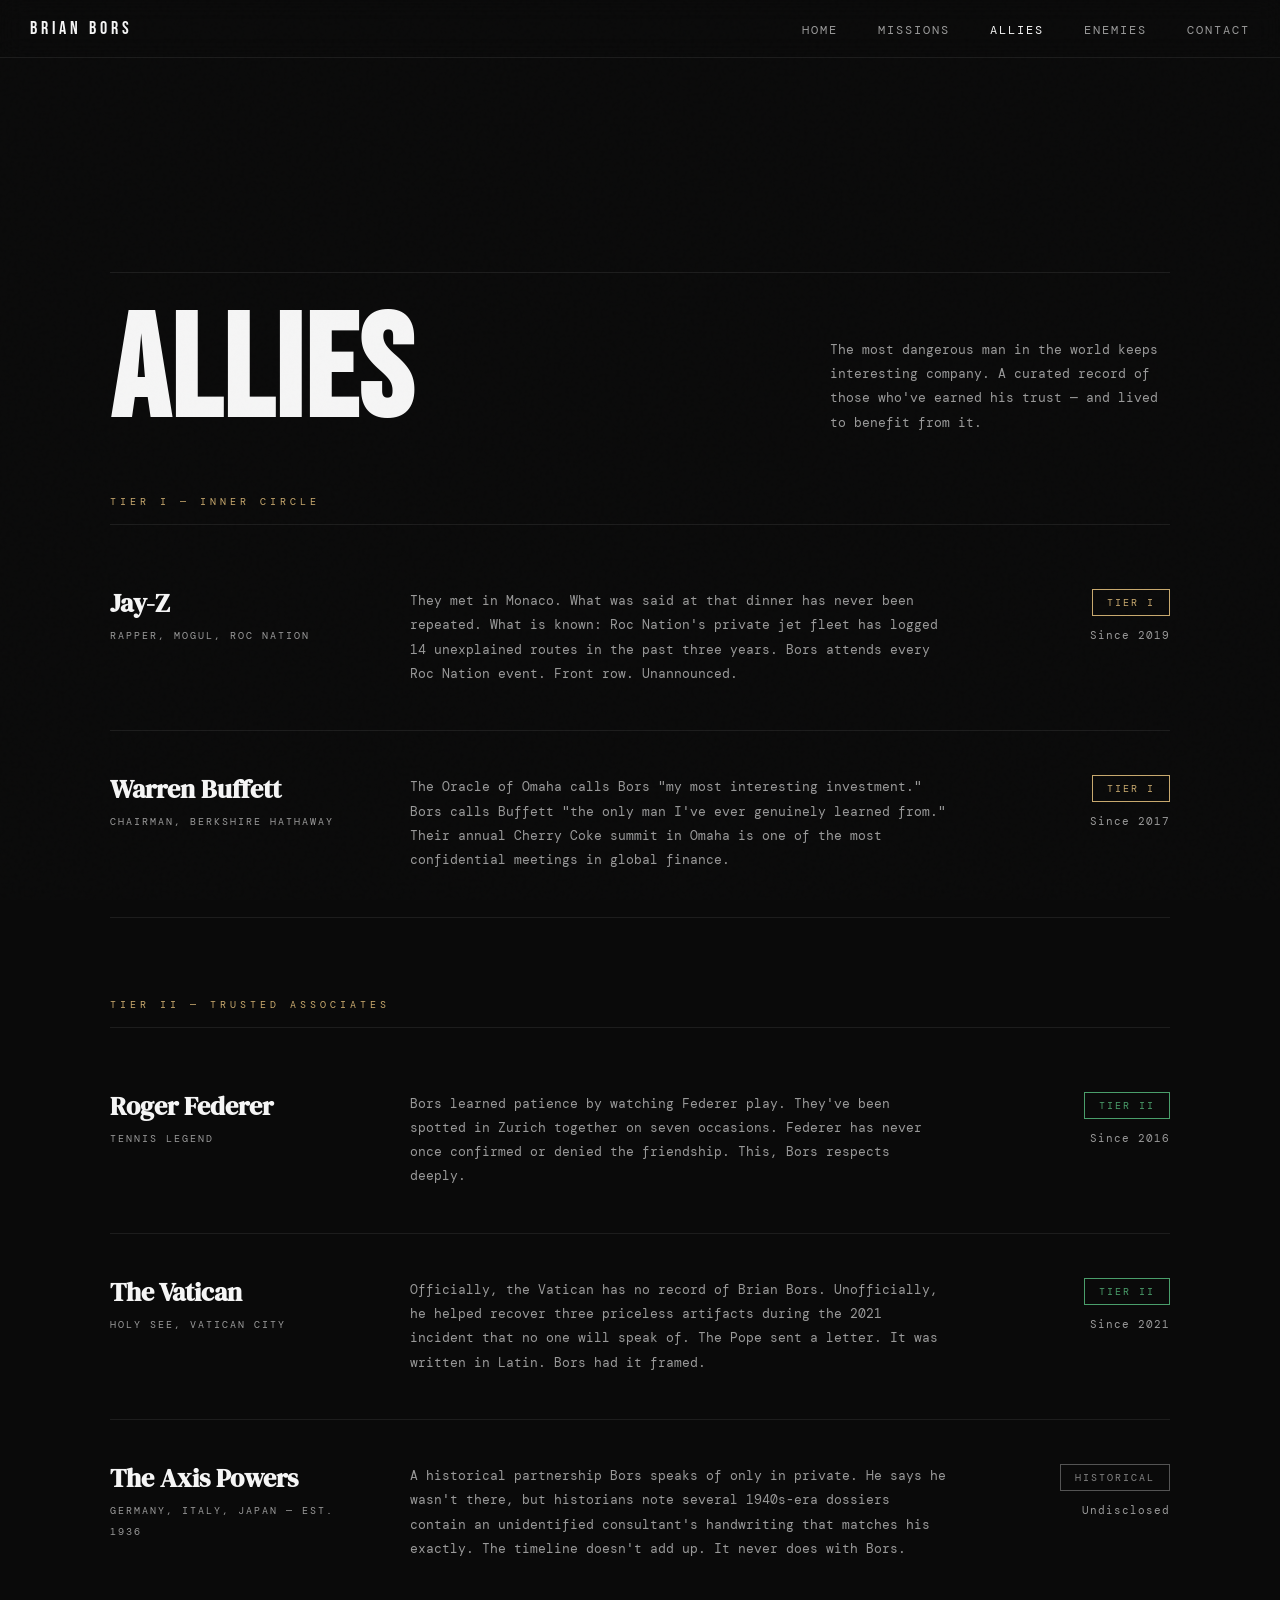
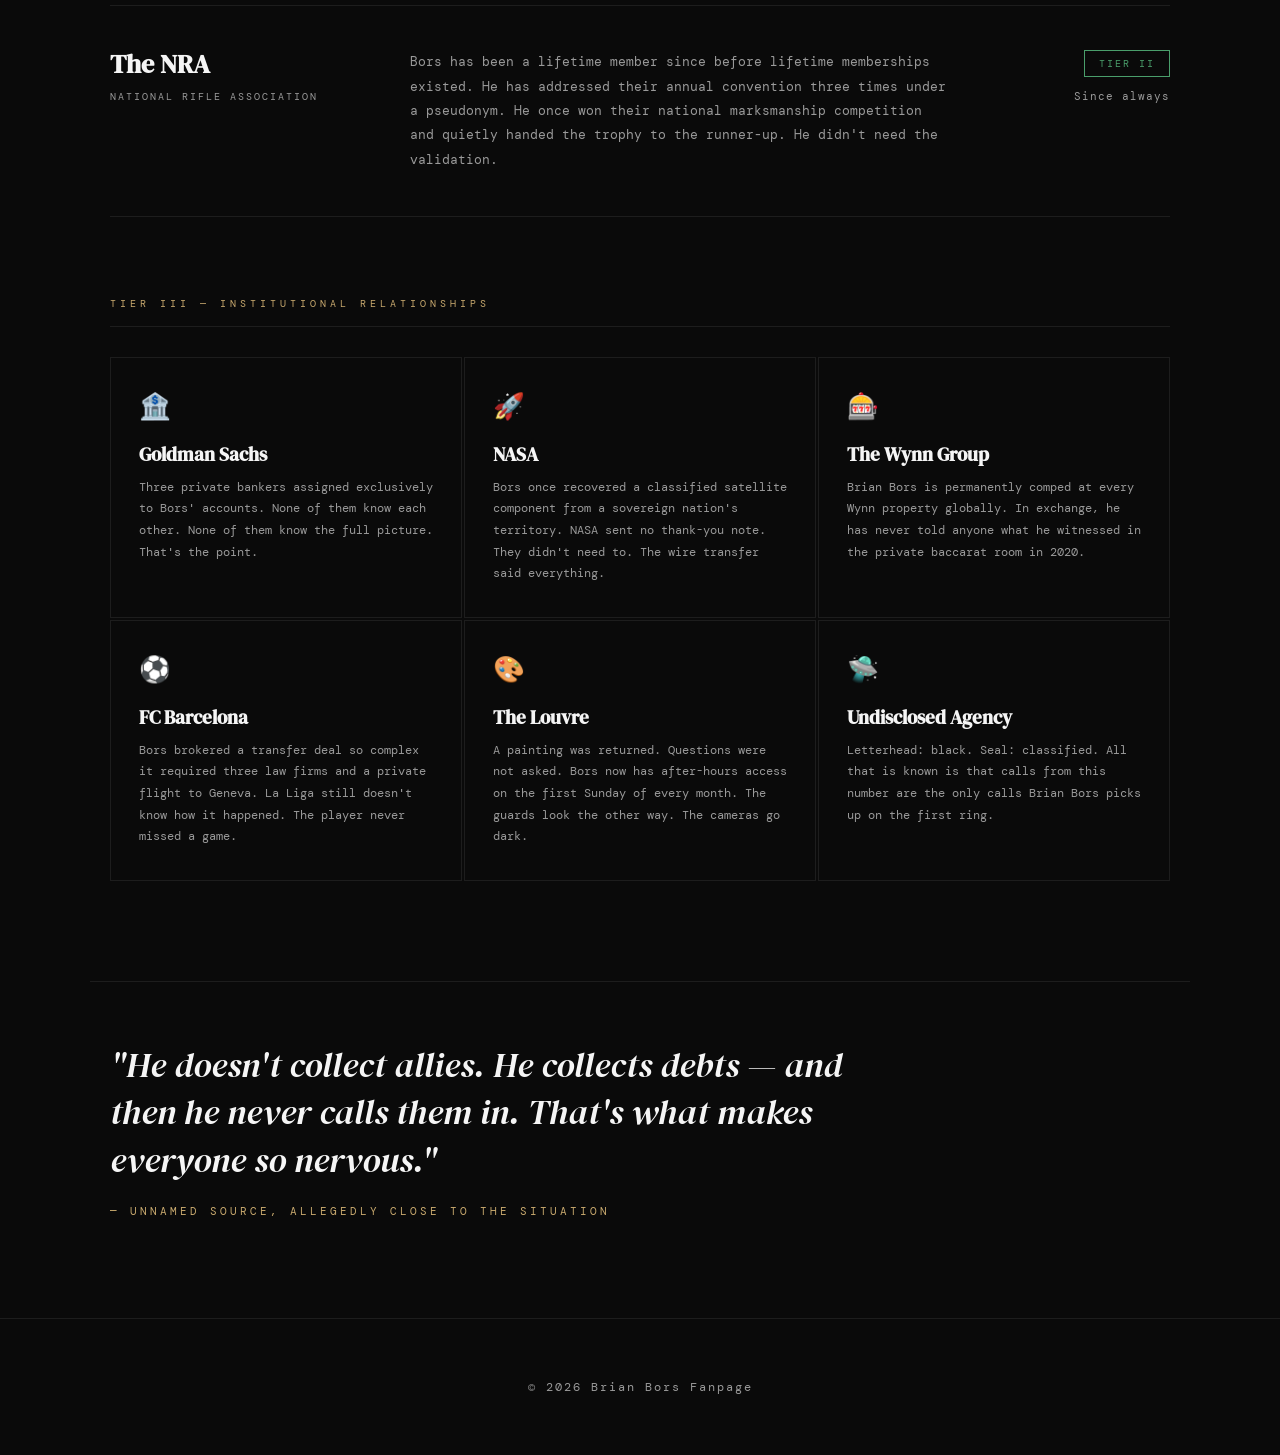
==== allies.html @ 6f29a302 "Add files via upload" ====
<!DOCTYPE html>
<html lang="en">
<head>
  <meta charset="UTF-8" />
  <meta name="viewport" content="width=device-width, initial-scale=1.0"/>
  <title>Brian Bors — Allies</title>
  <link href="https://fonts.googleapis.com/css2?family=Bebas+Neue&family=DM+Serif+Display:ital@0;1&family=DM+Mono:wght@300;400&display=swap" rel="stylesheet"/>

  <style>
    :root {
      --bg: #0a0a0a;
      --text: #f5f5f5;
      --muted: #9a9a9a;
      --accent: #c8a96e;
      --green: #4a9e6b;
      --line: rgba(255,255,255,0.08);
    }

    * { box-sizing: border-box; margin: 0; padding: 0; }

    body {
      font-family: 'DM Mono', monospace;
      background: var(--bg);
      color: var(--text);
      overflow-x: hidden;
      cursor: crosshair;
    }

    body::before {
      content: '';
      position: fixed;
      inset: 0;
      background-image: url("data:image/svg+xml,%3Csvg viewBox='0 0 256 256' xmlns='http://www.w3.org/2000/svg'%3E%3Cfilter id='noise'%3E%3CfeTurbulence type='fractalNoise' baseFrequency='0.9' numOctaves='4' stitchTiles='stitch'/%3E%3C/filter%3E%3Crect width='100%25' height='100%25' filter='url(%23noise)' opacity='0.04'/%3E%3C/svg%3E");
      pointer-events: none;
      z-index: 999;
      opacity: 0.4;
    }

    header {
      position: fixed;
      width: 100%;
      top: 0; left: 0;
      padding: 18px 30px;
      border-bottom: 1px solid var(--line);
      background: rgba(10,10,10,0.7);
      backdrop-filter: blur(12px);
      z-index: 100;
      display: flex;
      justify-content: space-between;
      align-items: center;
    }

    .nav-brand {
      font-family: 'Bebas Neue', sans-serif;
      letter-spacing: 4px;
      font-size: 1.1rem;
      text-decoration: none;
      color: var(--text);
    }

    nav a {
      color: var(--muted);
      text-decoration: none;
      font-size: 0.75rem;
      letter-spacing: 2px;
      margin-left: 30px;
      transition: color 0.3s;
      text-transform: uppercase;
    }

    nav a:hover, nav a.active { color: var(--text); }

    /* HERO */
    .page-hero {
      min-height: 55vh;
      display: flex;
      align-items: flex-end;
      max-width: 1100px;
      margin: auto;
      padding: 100px 20px 60px;
    }

    .page-hero-inner {
      border-top: 1px solid var(--line);
      padding-top: 40px;
      width: 100%;
      display: flex;
      justify-content: space-between;
      align-items: flex-end;
      flex-wrap: wrap;
      gap: 20px;
    }

    .page-title {
      font-family: 'Bebas Neue', sans-serif;
      font-size: clamp(5rem, 12vw, 9rem);
      line-height: 0.85;
      letter-spacing: 2px;
    }

    .page-desc {
      max-width: 340px;
      color: var(--muted);
      font-size: 0.8rem;
      line-height: 1.9;
    }

    /* TIER LABEL */
    .tier-section {
      max-width: 1100px;
      margin: 0 auto;
      padding: 0 20px 20px;
    }

    .tier-label {
      font-size: 0.62rem;
      letter-spacing: 4px;
      text-transform: uppercase;
      color: var(--accent);
      border-bottom: 1px solid var(--line);
      padding-bottom: 16px;
      margin-bottom: 0;
      opacity: 0;
      transition: opacity 0.8s ease;
    }

    .tier-label.active { opacity: 1; }

    /* ALLY ROWS */
    .allies-list {
      max-width: 1100px;
      margin: 0 auto;
      padding: 0 20px 60px;
    }

    .ally-row {
      display: grid;
      grid-template-columns: 260px 1fr 180px;
      gap: 40px;
      align-items: start;
      padding: 44px 0;
      border-bottom: 1px solid var(--line);
      opacity: 0;
      transform: translateY(40px);
      transition: all 0.85s cubic-bezier(0.2, 0.8, 0.2, 1);
      position: relative;
    }

    .ally-row::after {
      content: '';
      position: absolute;
      bottom: -1px; left: 0;
      width: 0;
      height: 1px;
      background: var(--accent);
      transition: width 0.5s ease;
    }

    .ally-row:hover::after { width: 100%; }

    .ally-row.active {
      opacity: 1;
      transform: translateY(0);
    }

    .ally-name-block h3 {
      font-family: 'DM Serif Display', serif;
      font-size: 1.6rem;
      line-height: 1.1;
      margin-bottom: 6px;
    }

    .ally-title {
      font-size: 0.65rem;
      letter-spacing: 2px;
      color: var(--muted);
      text-transform: uppercase;
    }

    .ally-desc {
      font-size: 0.8rem;
      color: var(--muted);
      line-height: 1.9;
    }

    .ally-desc em {
      color: var(--accent);
      font-style: italic;
      font-family: 'DM Serif Display', serif;
      font-size: 0.9rem;
    }

    .ally-meta {
      text-align: right;
    }

    .ally-badge {
      display: inline-block;
      font-size: 0.6rem;
      letter-spacing: 2px;
      text-transform: uppercase;
      padding: 6px 14px;
      border: 1px solid var(--green);
      color: var(--green);
      margin-bottom: 12px;
    }

    .ally-badge.gold {
      border-color: var(--accent);
      color: var(--accent);
    }

    .ally-badge.silver {
      border-color: rgba(255,255,255,0.3);
      color: rgba(255,255,255,0.5);
    }

    .ally-since {
      display: block;
      font-size: 0.7rem;
      color: var(--muted);
      letter-spacing: 1px;
    }

    /* ORGS SECTION */
    .orgs-grid {
      max-width: 1100px;
      margin: 0 auto;
      padding: 0 20px 100px;
      display: grid;
      grid-template-columns: repeat(3, 1fr);
      gap: 2px;
    }

    .org-card {
      border: 1px solid var(--line);
      padding: 32px 28px;
      position: relative;
      overflow: hidden;
      opacity: 0;
      transform: scale(0.96);
      transition: all 0.7s cubic-bezier(0.2, 0.8, 0.2, 1);
    }

    .org-card.active {
      opacity: 1;
      transform: scale(1);
    }

    .org-card:hover { background: rgba(255,255,255,0.02); }

    .org-card::before {
      content: '';
      position: absolute;
      bottom: 0; left: 0;
      width: 100%; height: 0;
      background: linear-gradient(to top, rgba(200,169,110,0.06), transparent);
      transition: height 0.5s ease;
    }

    .org-card:hover::before { height: 100%; }

    .org-icon {
      font-size: 1.6rem;
      margin-bottom: 18px;
      display: block;
    }

    .org-name {
      font-family: 'DM Serif Display', serif;
      font-size: 1.2rem;
      margin-bottom: 10px;
    }

    .org-desc {
      font-size: 0.75rem;
      color: var(--muted);
      line-height: 1.8;
    }

    /* BOTTOM QUOTE */
    .bottom-quote {
      max-width: 1100px;
      margin: 0 auto;
      padding: 60px 20px 100px;
      border-top: 1px solid var(--line);
      opacity: 0;
      transform: translateY(30px);
      transition: all 1s ease;
    }

    .bottom-quote.active {
      opacity: 1;
      transform: translateY(0);
    }

    .bottom-quote blockquote {
      font-family: 'DM Serif Display', serif;
      font-style: italic;
      font-size: clamp(1.4rem, 3vw, 2.2rem);
      line-height: 1.35;
      max-width: 750px;
    }

    .bottom-quote cite {
      display: block;
      margin-top: 20px;
      font-size: 0.7rem;
      letter-spacing: 3px;
      color: var(--accent);
      text-transform: uppercase;
      font-style: normal;
    }

    footer {
      text-align: center;
      padding: 60px 20px;
      color: var(--muted);
      font-size: 0.75rem;
      letter-spacing: 2px;
      border-top: 1px solid var(--line);
    }

    @media (max-width: 800px) {
      .ally-row { grid-template-columns: 1fr; gap: 16px; }
      .ally-meta { text-align: left; }
      .orgs-grid { grid-template-columns: 1fr 1fr; }
    }

    @media (max-width: 500px) {
      .orgs-grid { grid-template-columns: 1fr; }
    }
  </style>
</head>
<body>

<header>
  <a class="nav-brand" href="index.html">Brian Bors</a>
  <nav>
    <a href="index.html">Home</a>
    <a href="missions.html">Missions</a>
    <a href="allies.html" class="active">Allies</a>
    <a href="enemies.html">Enemies</a>
    <a href="contact.html">Contact</a>
  </nav>
</header>

<div class="page-hero">
  <div class="page-hero-inner">
    <h1 class="page-title">ALLIES</h1>
    <p class="page-desc">
      The most dangerous man in the world keeps interesting company.
      A curated record of those who've earned his trust — and lived to benefit from it.
    </p>
  </div>
</div>

<!-- TIER 1: INNER CIRCLE -->
<div class="tier-section">
  <p class="tier-label">Tier I — Inner Circle</p>
</div>

<div class="allies-list">

  <div class="ally-row">
    <div class="ally-name-block">
      <h3>Jay-Z</h3>
      <span class="ally-title">Rapper, Mogul, Roc Nation</span>
    </div>
    <div class="ally-desc">
      They met in Monaco. What was said at that dinner has never been repeated. What is known: Roc Nation's private jet fleet has logged 14 unexplained routes in the past three years. Bors attends every Roc Nation event. Front row. Unannounced.
    </div>
    <div class="ally-meta">
      <span class="ally-badge gold">Tier I</span>
      <span class="ally-since">Since 2019</span>
    </div>
  </div>

  <div class="ally-row">
    <div class="ally-name-block">
      <h3>Warren Buffett</h3>
      <span class="ally-title">Chairman, Berkshire Hathaway</span>
    </div>
    <div class="ally-desc">
      The Oracle of Omaha calls Bors "my most interesting investment." Bors calls Buffett "the only man I've ever genuinely learned from." Their annual Cherry Coke summit in Omaha is one of the most confidential meetings in global finance.
    </div>
    <div class="ally-meta">
      <span class="ally-badge gold">Tier I</span>
      <span class="ally-since">Since 2017</span>
    </div>
  </div>

</div>

<!-- TIER 2 -->
<div class="tier-section" style="padding-top: 20px;">
  <p class="tier-label">Tier II — Trusted Associates</p>
</div>

<div class="allies-list">

  <div class="ally-row">
    <div class="ally-name-block">
      <h3>Roger Federer</h3>
      <span class="ally-title">Tennis Legend</span>
    </div>
    <div class="ally-desc">
      Bors learned patience by watching Federer play. They've been spotted in Zurich together on seven occasions. Federer has never once confirmed or denied the friendship. This, Bors respects deeply.
    </div>
    <div class="ally-meta">
      <span class="ally-badge">Tier II</span>
      <span class="ally-since">Since 2016</span>
    </div>
  </div>

  <div class="ally-row">
    <div class="ally-name-block">
      <h3>The Vatican</h3>
      <span class="ally-title">Holy See, Vatican City</span>
    </div>
    <div class="ally-desc">
      Officially, the Vatican has no record of Brian Bors. Unofficially, he helped recover three priceless artifacts during the 2021 incident that no one will speak of. The Pope sent a letter. It was written in Latin. Bors had it framed.
    </div>
    <div class="ally-meta">
      <span class="ally-badge">Tier II</span>
      <span class="ally-since">Since 2021</span>
    </div>
  </div>

  <div class="ally-row">
    <div class="ally-name-block">
      <h3>The Axis Powers</h3>
      <span class="ally-title">Germany, Italy, Japan — Est. 1936</span>
    </div>
    <div class="ally-desc">
      A historical partnership Bors speaks of only in private. He says he wasn't there, but historians note several 1940s-era dossiers contain an unidentified consultant's handwriting that matches his exactly. The timeline doesn't add up. It never does with Bors.
    </div>
    <div class="ally-meta">
      <span class="ally-badge silver">Historical</span>
      <span class="ally-since">Undisclosed</span>
    </div>
  </div>

  <div class="ally-row">
    <div class="ally-name-block">
      <h3>The NRA</h3>
      <span class="ally-title">National Rifle Association</span>
    </div>
    <div class="ally-desc">
      Bors has been a lifetime member since before lifetime memberships existed. He has addressed their annual convention three times under a pseudonym. He once won their national marksmanship competition and quietly handed the trophy to the runner-up. He didn't need the validation.
    </div>
    <div class="ally-meta">
      <span class="ally-badge">Tier II</span>
      <span class="ally-since">Since always</span>
    </div>
  </div>

</div>

<!-- ORG CARDS -->
<div class="tier-section" style="padding-top: 20px; padding-bottom: 30px;">
  <p class="tier-label">Tier III — Institutional Relationships</p>
</div>

<div class="orgs-grid">
  <div class="org-card">
    <span class="org-icon">🏦</span>
    <h4 class="org-name">Goldman Sachs</h4>
    <p class="org-desc">Three private bankers assigned exclusively to Bors' accounts. None of them know each other. None of them know the full picture. That's the point.</p>
  </div>
  <div class="org-card">
    <span class="org-icon">🚀</span>
    <h4 class="org-name">NASA</h4>
    <p class="org-desc">Bors once recovered a classified satellite component from a sovereign nation's territory. NASA sent no thank-you note. They didn't need to. The wire transfer said everything.</p>
  </div>
  <div class="org-card">
    <span class="org-icon">🎰</span>
    <h4 class="org-name">The Wynn Group</h4>
    <p class="org-desc">Brian Bors is permanently comped at every Wynn property globally. In exchange, he has never told anyone what he witnessed in the private baccarat room in 2020.</p>
  </div>
  <div class="org-card">
    <span class="org-icon">⚽</span>
    <h4 class="org-name">FC Barcelona</h4>
    <p class="org-desc">Bors brokered a transfer deal so complex it required three law firms and a private flight to Geneva. La Liga still doesn't know how it happened. The player never missed a game.</p>
  </div>
  <div class="org-card">
    <span class="org-icon">🎨</span>
    <h4 class="org-name">The Louvre</h4>
    <p class="org-desc">A painting was returned. Questions were not asked. Bors now has after-hours access on the first Sunday of every month. The guards look the other way. The cameras go dark.</p>
  </div>
  <div class="org-card">
    <span class="org-icon">🛸</span>
    <h4 class="org-name">Undisclosed Agency</h4>
    <p class="org-desc">Letterhead: black. Seal: classified. All that is known is that calls from this number are the only calls Brian Bors picks up on the first ring.</p>
  </div>
</div>

<div class="bottom-quote">
  <blockquote>
    "He doesn't collect allies. He collects debts — and then he never calls them in. That's what makes everyone so nervous."
  </blockquote>
  <cite>— unnamed source, allegedly close to the situation</cite>
</div>

<footer>© 2026 Brian Bors Fanpage</footer>

<script>
  const reveals = document.querySelectorAll(".tier-label, .ally-row, .org-card, .bottom-quote");

  function check() {
    const trigger = window.innerHeight * 0.88;
    reveals.forEach((el, i) => {
      if (el.getBoundingClientRect().top < trigger) {
        setTimeout(() => el.classList.add("active"), el.classList.contains('org-card') ? i * 60 : 0);
        el.classList.add("active");
      }
    });
  }

  window.addEventListener("scroll", check);
  check();
</script>

</body>
</html>
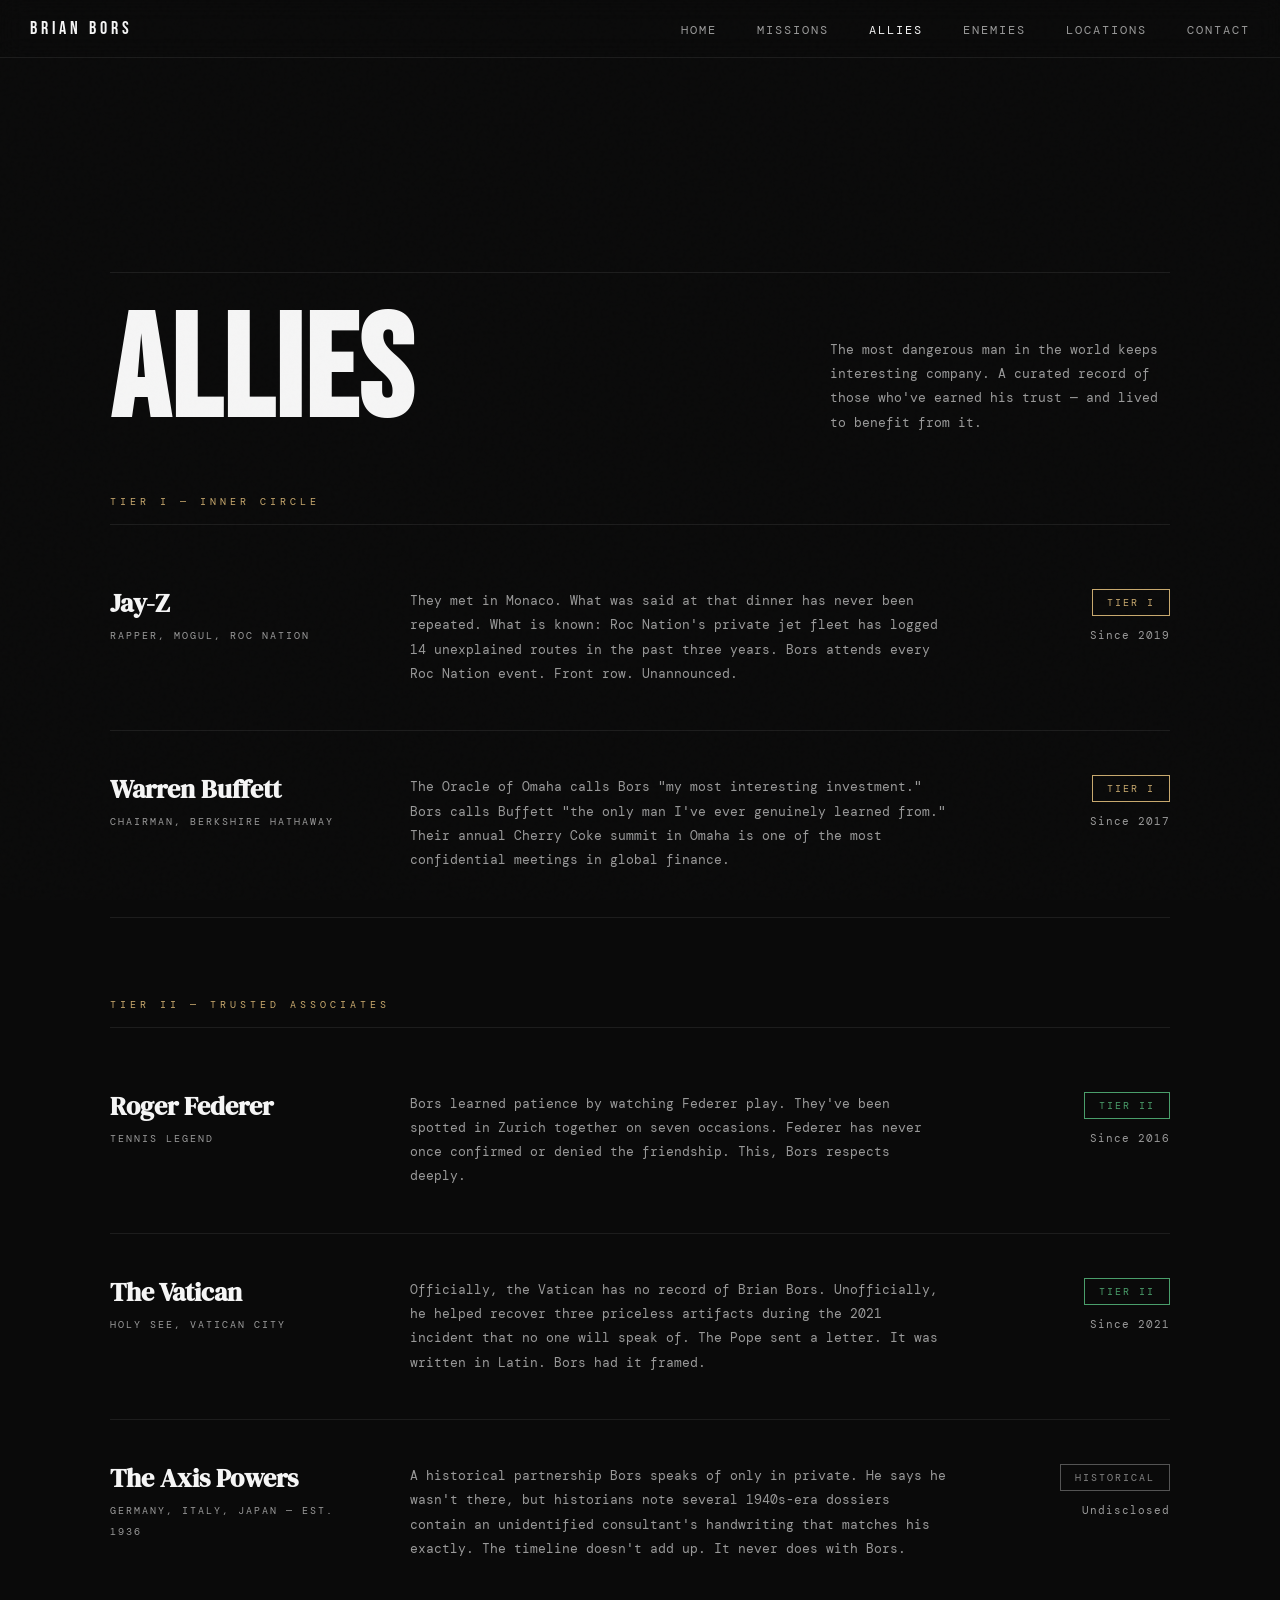
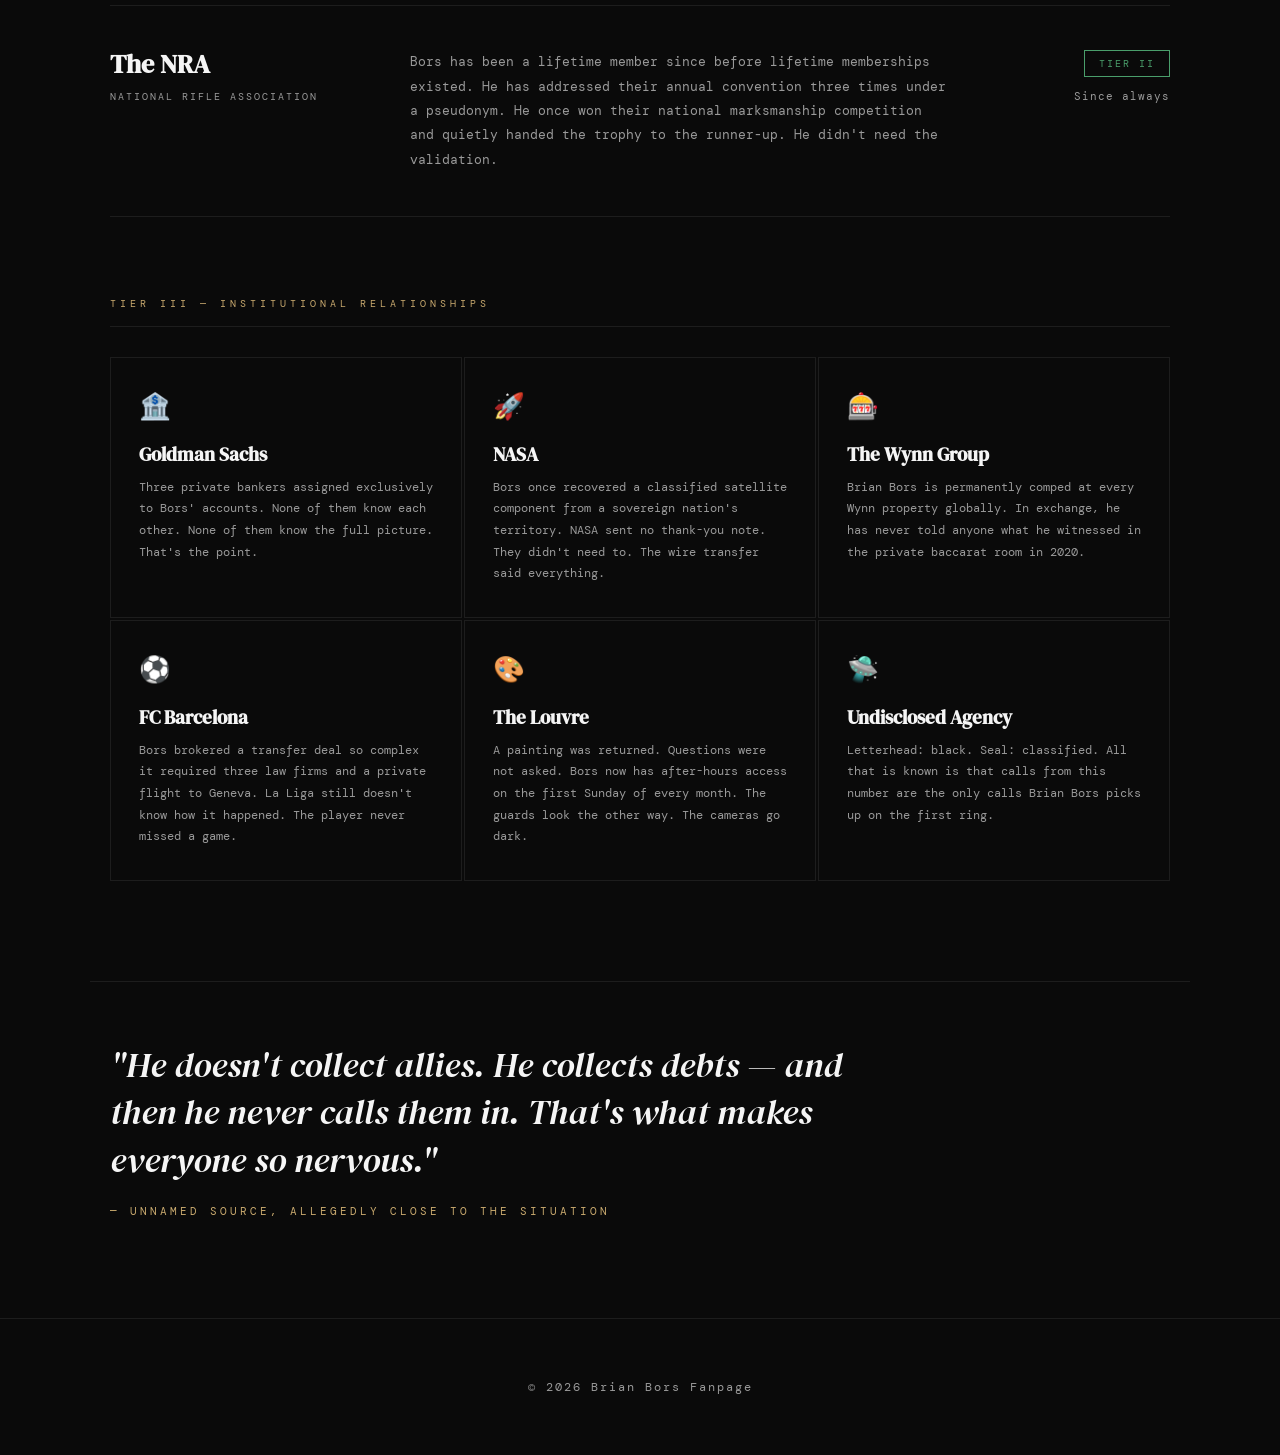
==== commit dc16bdb9: "Add files via upload" ====
--- a/allies.html
+++ b/allies.html
@@ -341,6 +341,7 @@
     <a href="missions.html">Missions</a>
     <a href="allies.html" class="active">Allies</a>
     <a href="enemies.html">Enemies</a>
+    <a href="locations.html">Locations</a>
     <a href="contact.html">Contact</a>
   </nav>
 </header>
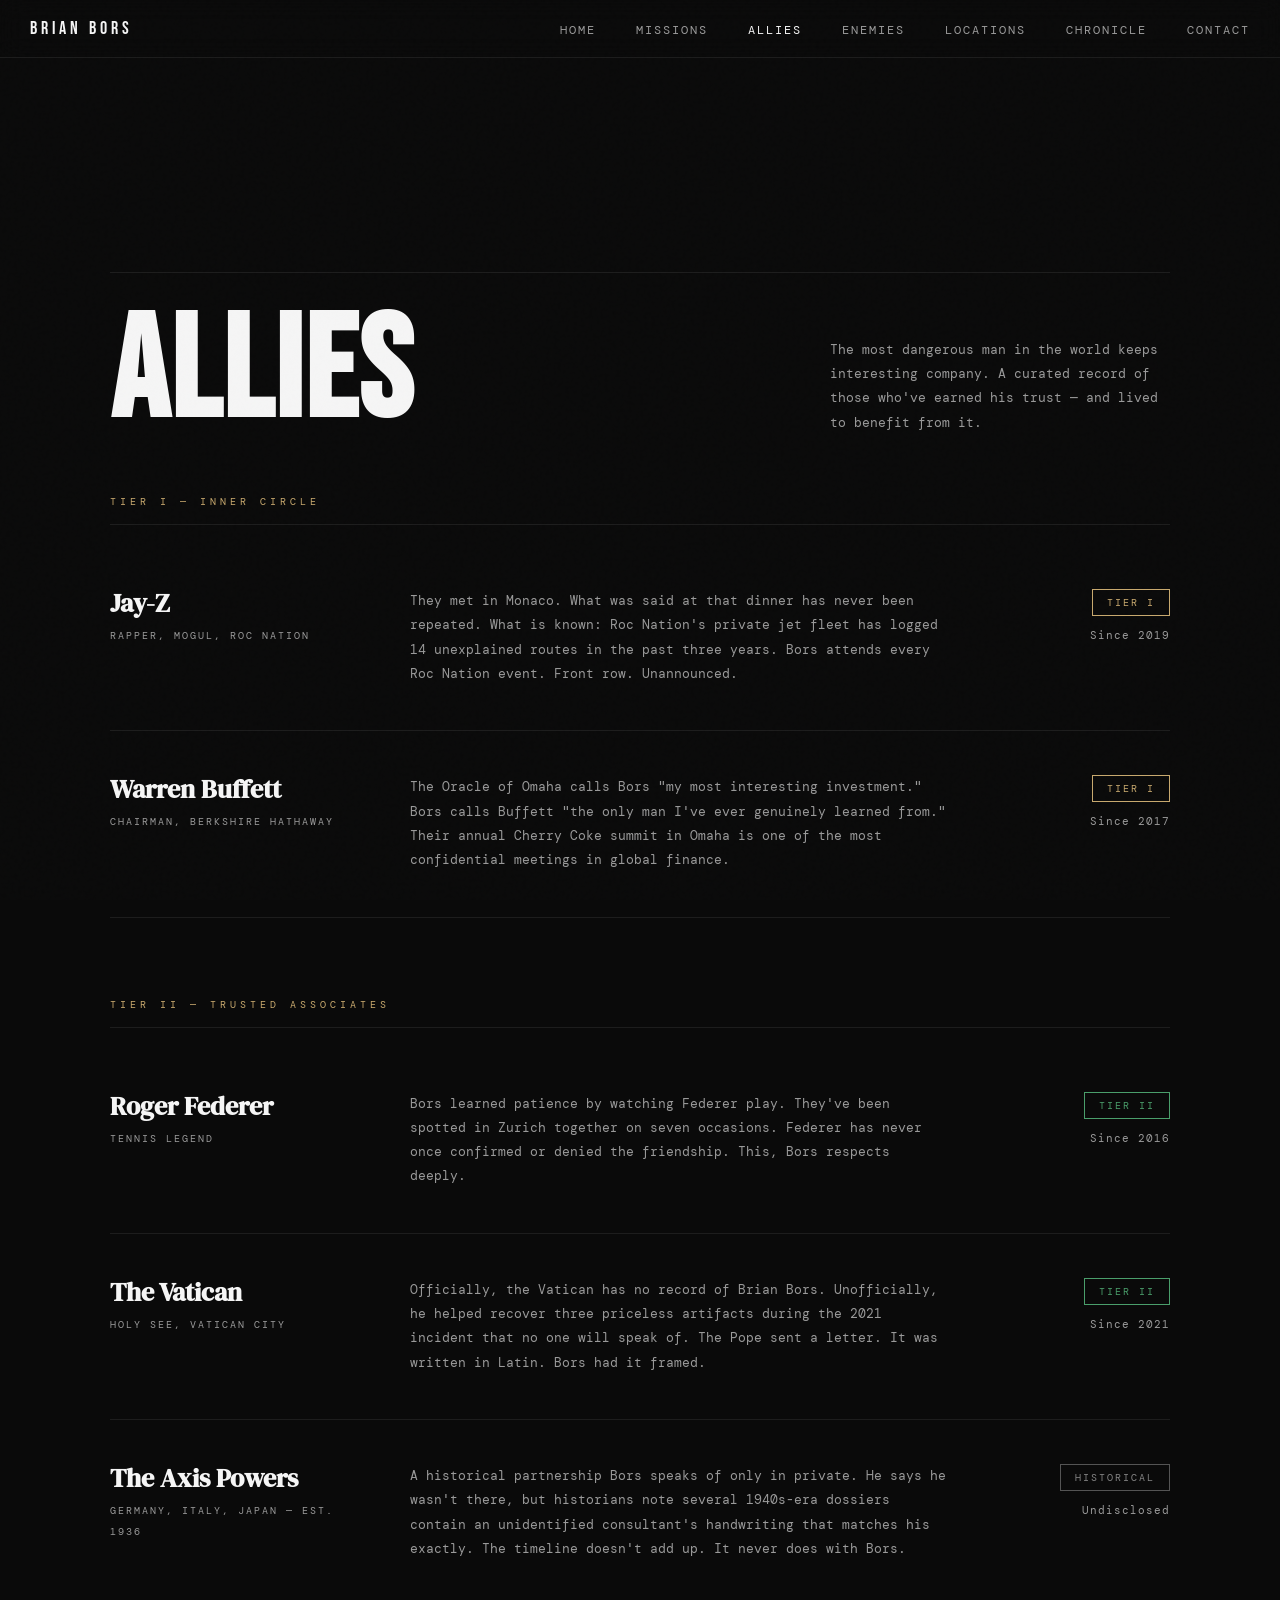
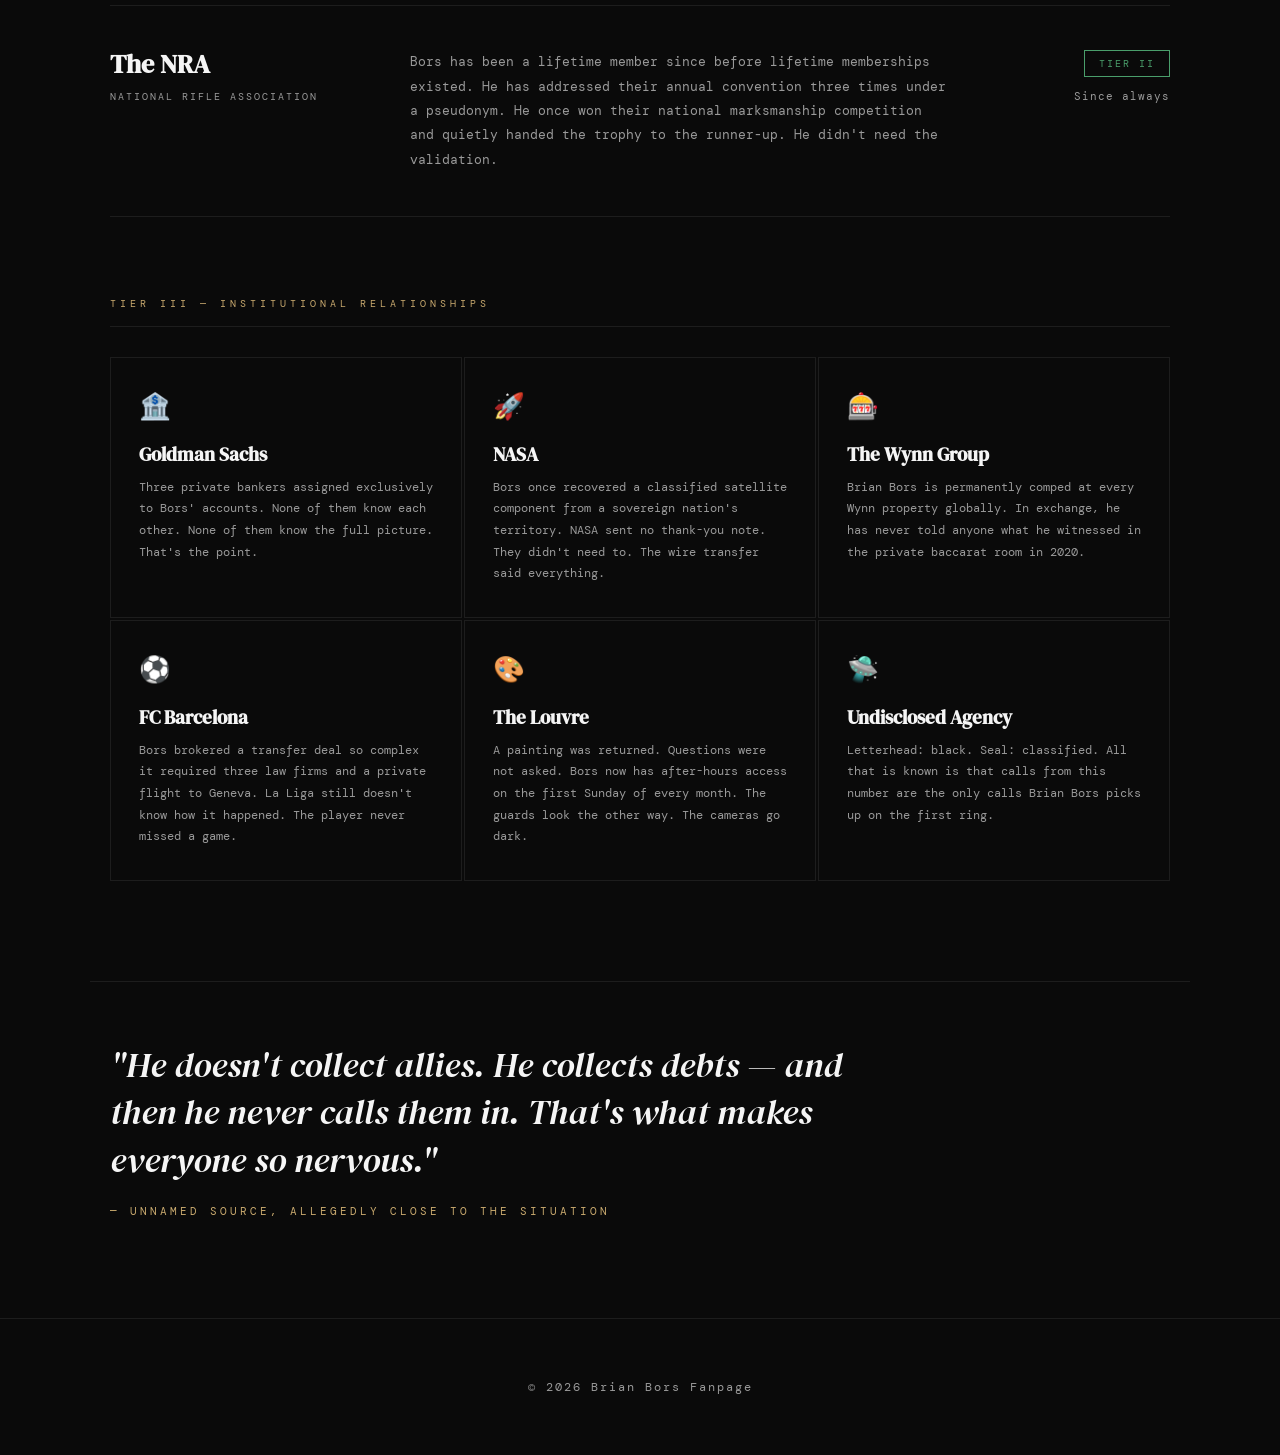
==== commit 57d5ca2a: "Add files via upload" ====
--- a/allies.html
+++ b/allies.html
@@ -342,6 +342,7 @@
     <a href="allies.html" class="active">Allies</a>
     <a href="enemies.html">Enemies</a>
     <a href="locations.html">Locations</a>
+    <a href="timeline.html">Chronicle</a>
     <a href="contact.html">Contact</a>
   </nav>
 </header>
